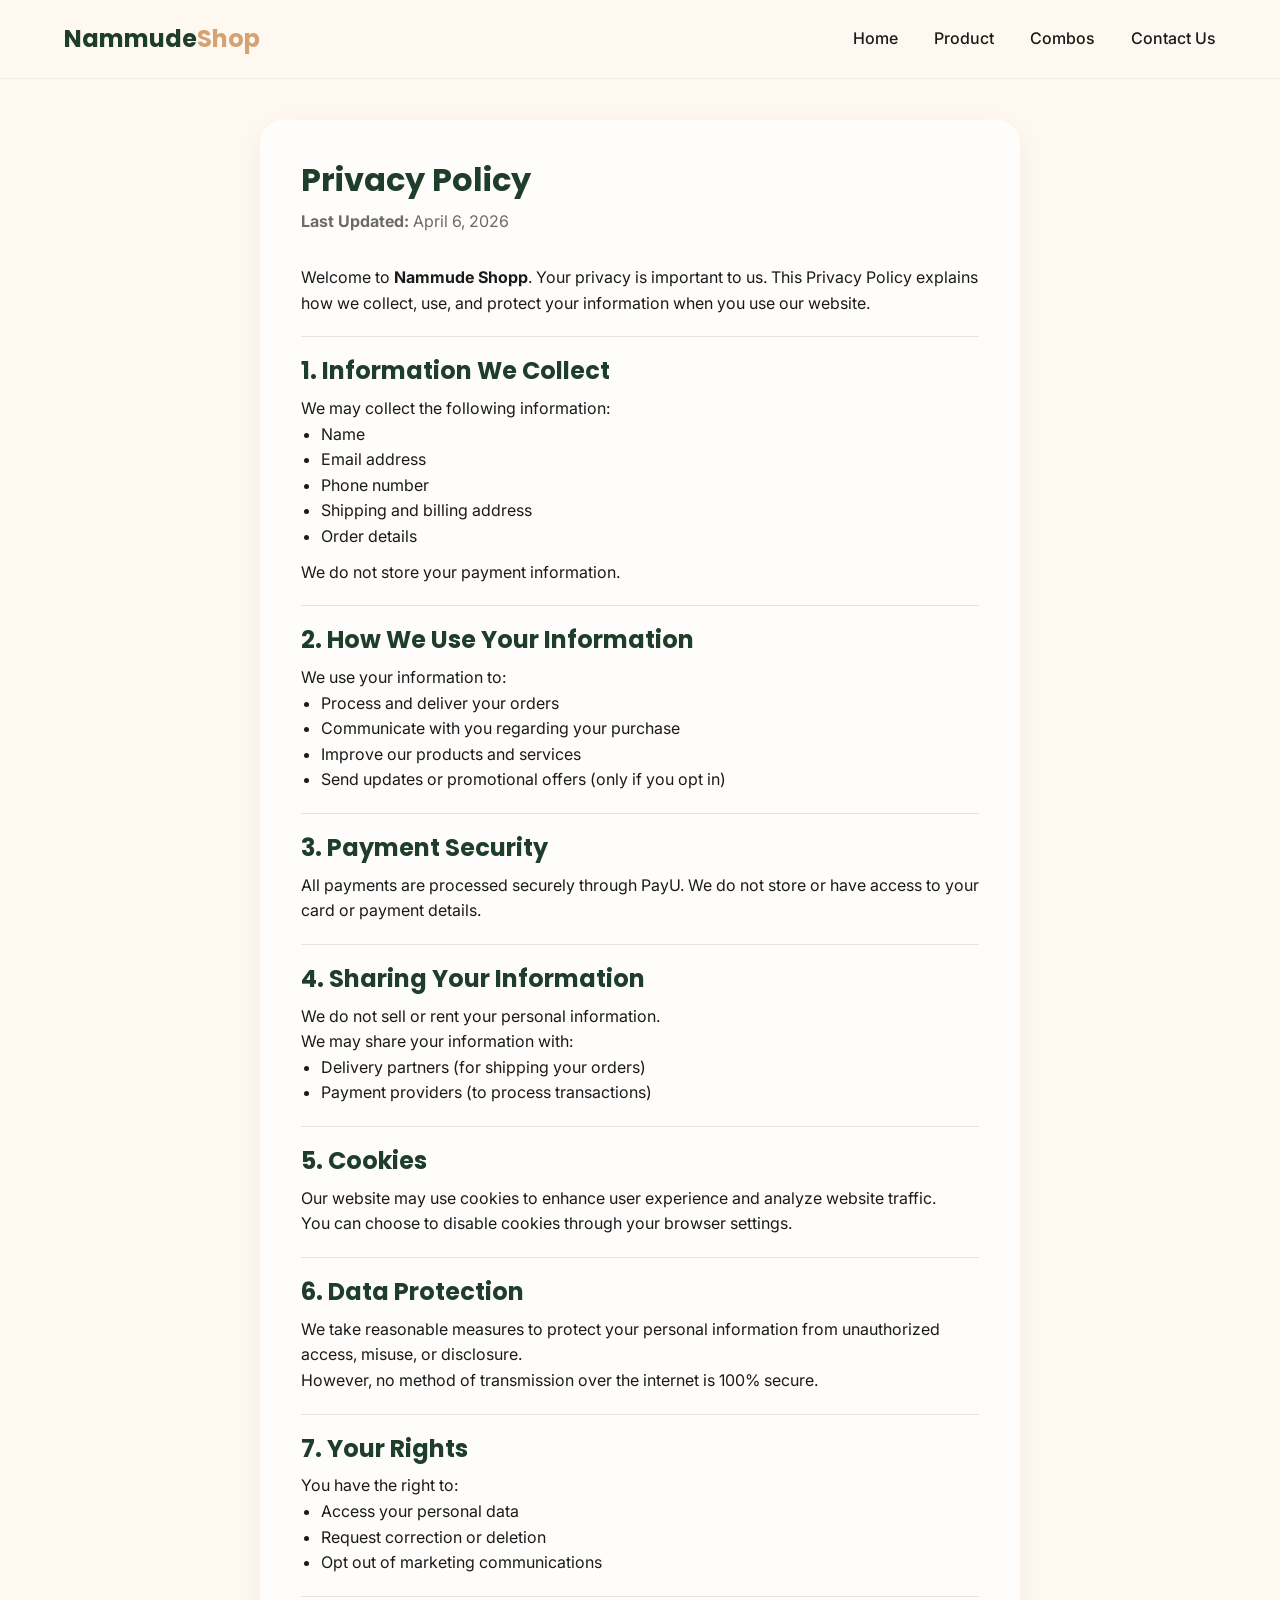
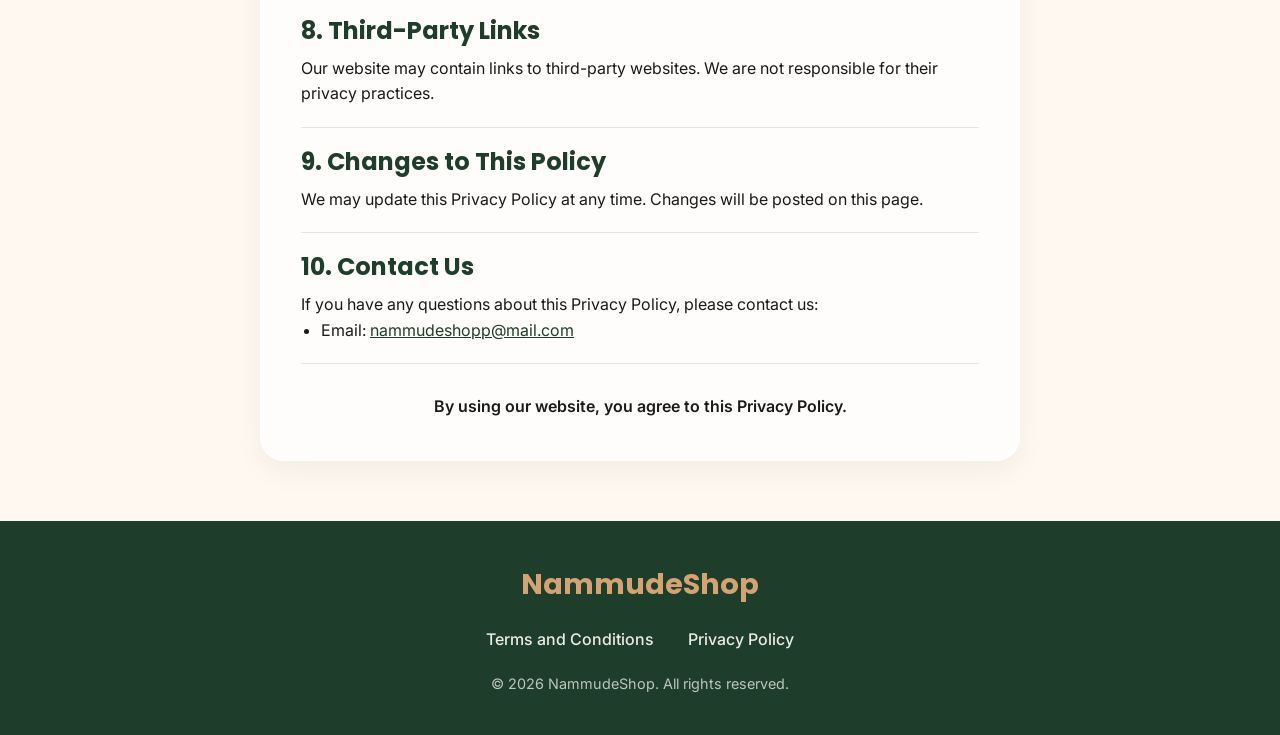
==== privacy.html @ 04b4c766 "Add Terms & Conditions, Privacy Policy, Free Delivery label, and Contact Form" ====
<!DOCTYPE html>
<html lang="en">
<head>
    <meta charset="UTF-8">
    <meta name="viewport" content="width=device-width, initial-scale=1.0">
    <title>Privacy Policy | NammudeShop</title>
    <link rel="preconnect" href="https://fonts.googleapis.com">
    <link rel="preconnect" href="https://fonts.gstatic.com" crossorigin>
    <link href="https://fonts.googleapis.com/css2?family=Inter:wght@400;500;600&family=Poppins:wght@600;700&display=swap" rel="stylesheet">
    <link rel="stylesheet" href="style.css">
</head>
<body style="background-color: var(--background);">
    <!-- Navbar -->
    <header class="navbar">
        <div class="logo"><a href="index.html">Nammude<span>Shop</span></a></div>
        <nav>
            <a href="index.html">Home</a>
            <a href="index.html#product">Product</a>
            <a href="index.html#pricing">Combos</a>
            <a href="index.html#contact">Contact Us</a>
        </nav>
    </header>

    <div class="container" style="padding-top: 120px; padding-bottom: 60px; max-width: 800px;">
        <div class="glass-panel" style="padding: 40px; text-align: left;">
            <h1 style="margin-bottom: 10px;">Privacy Policy</h1>
            <p style="color: var(--text-light); margin-bottom: 30px;"><strong>Last Updated:</strong> April 6, 2026</p>

            <p>Welcome to <strong>Nammude Shopp</strong>. Your privacy is important to us. This Privacy Policy explains how we collect, use, and protect your information when you use our website.</p>
            <hr style="margin: 20px 0; border: none; border-top: 1px solid rgba(0,0,0,0.1);">

            <h2 style="font-size: 1.5rem; margin-top: 20px; margin-bottom: 10px;">1. Information We Collect</h2>
            <p>We may collect the following information:</p>
            <ul style="margin-left: 20px; margin-bottom: 10px;">
                <li>Name</li>
                <li>Email address</li>
                <li>Phone number</li>
                <li>Shipping and billing address</li>
                <li>Order details</li>
            </ul>
            <p>We do not store your payment information.</p>
            <hr style="margin: 20px 0; border: none; border-top: 1px solid rgba(0,0,0,0.1);">

            <h2 style="font-size: 1.5rem; margin-top: 20px; margin-bottom: 10px;">2. How We Use Your Information</h2>
            <p>We use your information to:</p>
            <ul style="margin-left: 20px; margin-bottom: 10px;">
                <li>Process and deliver your orders</li>
                <li>Communicate with you regarding your purchase</li>
                <li>Improve our products and services</li>
                <li>Send updates or promotional offers (only if you opt in)</li>
            </ul>
            <hr style="margin: 20px 0; border: none; border-top: 1px solid rgba(0,0,0,0.1);">

            <h2 style="font-size: 1.5rem; margin-top: 20px; margin-bottom: 10px;">3. Payment Security</h2>
            <p>All payments are processed securely through PayU. We do not store or have access to your card or payment details.</p>
            <hr style="margin: 20px 0; border: none; border-top: 1px solid rgba(0,0,0,0.1);">

            <h2 style="font-size: 1.5rem; margin-top: 20px; margin-bottom: 10px;">4. Sharing Your Information</h2>
            <p>We do not sell or rent your personal information.</p>
            <p>We may share your information with:</p>
            <ul style="margin-left: 20px; margin-bottom: 10px;">
                <li>Delivery partners (for shipping your orders)</li>
                <li>Payment providers (to process transactions)</li>
            </ul>
            <hr style="margin: 20px 0; border: none; border-top: 1px solid rgba(0,0,0,0.1);">

            <h2 style="font-size: 1.5rem; margin-top: 20px; margin-bottom: 10px;">5. Cookies</h2>
            <p>Our website may use cookies to enhance user experience and analyze website traffic.</p>
            <p>You can choose to disable cookies through your browser settings.</p>
            <hr style="margin: 20px 0; border: none; border-top: 1px solid rgba(0,0,0,0.1);">

            <h2 style="font-size: 1.5rem; margin-top: 20px; margin-bottom: 10px;">6. Data Protection</h2>
            <p>We take reasonable measures to protect your personal information from unauthorized access, misuse, or disclosure.</p>
            <p>However, no method of transmission over the internet is 100% secure.</p>
            <hr style="margin: 20px 0; border: none; border-top: 1px solid rgba(0,0,0,0.1);">

            <h2 style="font-size: 1.5rem; margin-top: 20px; margin-bottom: 10px;">7. Your Rights</h2>
            <p>You have the right to:</p>
            <ul style="margin-left: 20px; margin-bottom: 10px;">
                <li>Access your personal data</li>
                <li>Request correction or deletion</li>
                <li>Opt out of marketing communications</li>
            </ul>
            <hr style="margin: 20px 0; border: none; border-top: 1px solid rgba(0,0,0,0.1);">

            <h2 style="font-size: 1.5rem; margin-top: 20px; margin-bottom: 10px;">8. Third-Party Links</h2>
            <p>Our website may contain links to third-party websites. We are not responsible for their privacy practices.</p>
            <hr style="margin: 20px 0; border: none; border-top: 1px solid rgba(0,0,0,0.1);">

            <h2 style="font-size: 1.5rem; margin-top: 20px; margin-bottom: 10px;">9. Changes to This Policy</h2>
            <p>We may update this Privacy Policy at any time. Changes will be posted on this page.</p>
            <hr style="margin: 20px 0; border: none; border-top: 1px solid rgba(0,0,0,0.1);">

            <h2 style="font-size: 1.5rem; margin-top: 20px; margin-bottom: 10px;">10. Contact Us</h2>
            <p>If you have any questions about this Privacy Policy, please contact us:</p>
            <ul style="margin-left: 20px; margin-bottom: 10px;">
                <li>Email: <a href="mailto:nammudeshopp@mail.com" style="color: var(--primary); text-decoration: underline;">nammudeshopp@mail.com</a></li>
            </ul>
            <hr style="margin: 20px 0; border: none; border-top: 1px solid rgba(0,0,0,0.1);">

            <p style="font-weight: 600; text-align: center; margin-top: 30px;">By using our website, you agree to this Privacy Policy.</p>
        </div>
    </div>

    <!-- Footer -->
    <footer style="background-color: var(--primary); color: var(--white); padding: 40px 0; text-align: center;">
        <div class="container footer-content">
            <div class="footer-brand" style="font-family: var(--font-heading); font-size: 1.8rem; font-weight: 700; margin-bottom: 10px; color: var(--accent);">NammudeShop</div>
            <div class="footer-links" style="margin: 20px 0;">
                <a href="terms.html" style="margin: 0 15px; color: rgba(255,255,255,0.9); font-weight: 500; transition: color 0.3s;" onmouseover="this.style.color='var(--accent)'" onmouseout="this.style.color='rgba(255,255,255,0.9)'">Terms and Conditions</a>
                <a href="privacy.html" style="margin: 0 15px; color: rgba(255,255,255,0.9); font-weight: 500; transition: color 0.3s;" onmouseover="this.style.color='var(--accent)'" onmouseout="this.style.color='rgba(255,255,255,0.9)'">Privacy Policy</a>
            </div>
            <p style="color: rgba(255,255,255,0.7); font-size: 0.9rem;">© 2026 NammudeShop. All rights reserved.</p>
        </div>
    </footer>
</body>
</html>
---- style.css ----
/* =========================================================================
   NAMMUDESHOP GLOBAL STYLES (Vanilla CSS)
   ========================================================================= */

:root {
    /* Color Palette */
    --primary: #1F3D2B; /* Deep Green */
    --primary-hover: #162E20;
    --background: #FFF8F0; /* Warm Cream */
    --accent: #D4A373; /* Soft Gold */
    --accent-hover: #C59362;
    --text-dark: #1A1A1A;
    --text-light: #6B6B6B;
    --white: #FFFFFF;
    
    /* UI Elements */
    --border-radius: 10px;
    --shadow-soft: 0 10px 30px rgba(0,0,0,0.05);
    --shadow-hover: 0 15px 40px rgba(0,0,0,0.1);
    --glass-bg: rgba(255, 255, 255, 0.7);
    --glass-border: rgba(255, 255, 255, 0.4);
    
    /* Typography */
    --font-heading: 'Poppins', sans-serif;
    --font-body: 'Inter', sans-serif;
}

/* ================== BASIC RESET ================== */
* {
    margin: 0;
    padding: 0;
    box-sizing: border-box;
}

html {
    scroll-behavior: smooth;
    font-size: 16px;
}

body {
    font-family: var(--font-body);
    background-color: var(--background);
    color: var(--text-dark);
    line-height: 1.6;
    overflow-x: hidden;
}

h1, h2, h3, h4, h5, h6 {
    font-family: var(--font-heading);
    font-weight: 700;
    line-height: 1.2;
    color: var(--primary);
}

a {
    text-decoration: none;
    color: inherit;
}

.container {
    width: 100%;
    max-width: 1400px;
    margin: 0 auto;
    padding: 0 20px;
}

/* ================== ANIMATIONS ================== */
@keyframes fadeInUp {
    from {
        opacity: 0;
        transform: translateY(30px);
    }
    to {
        opacity: 1;
        transform: translateY(0);
    }
}

@keyframes pulseEffect {
    0% { transform: scale(1); }
    50% { transform: scale(1.05); }
    100% { transform: scale(1); }
}

.fade-in-up {
    animation: fadeInUp 0.8s ease forwards;
    opacity: 0;
}

.delay-1 { animation-delay: 0.2s; }
.delay-2 { animation-delay: 0.4s; }
.delay-3 { animation-delay: 0.6s; }

/* ================== NAVBAR ================== */
.navbar {
    position: fixed;
    top: 0;
    left: 0;
    width: 100%;
    display: flex;
    justify-content: space-between;
    align-items: center;
    padding: 20px 5%;
    z-index: 1000;
    background: rgba(255, 248, 240, 0.9);
    backdrop-filter: blur(10px);
    border-bottom: 1px solid rgba(0,0,0,0.05);
    transition: all 0.3s ease;
}

.navbar .logo {
    font-family: var(--font-heading);
    font-size: 1.5rem;
    font-weight: 700;
    color: var(--primary);
    cursor: pointer;
}

.navbar .logo span {
    color: var(--accent);
}

.navbar nav a {
    margin-left: 2rem;
    font-weight: 500;
    font-size: 1rem;
    transition: color 0.3s ease;
}

.navbar nav a:hover {
    color: var(--accent);
}

/* ================== SEQUENCE ANIMATION SECTION ================== */
#features-sequence {
    position: relative;
    height: 400vh; /* creates scrolling space for 4 scroll phases */
    background-color: var(--background);
    margin-top: 70px; /* offset for navbar to not cover it immediately */
}

.sequence-sticky {
    position: sticky;
    top: 70px; /* Offset for navbar */
    height: calc(100vh - 70px); /* Fit within screen excluding navbar */
    width: 100%;
    overflow: hidden;
    display: flex;
    justify-content: center;
    align-items: center;
}

#sequence-canvas {
    width: 100%;
    height: 100%;
    max-width: 100%;
    max-height: 100%;
    object-fit: cover; /* ensures the animation fills the entire block without side spaces */
    pointer-events: none; /* text on top can be selected */
}



/* ================== HERO SECTION ================== */
.hero {
    position: relative;
    height: 100vh;
    min-height: 600px;
    background-size: cover;
    background-position: center;
    background-attachment: fixed;
    display: flex;
    align-items: center;
    justify-content: center;
    text-align: center;
    padding-top: 80px; /* Offset for navbar */
}

.hero-overlay {
    position: absolute;
    top: 0;
    left: 0;
    width: 100%;
    height: 100%;
    background: linear-gradient(to bottom, rgba(255,248,240,0.6) 0%, rgba(255,248,240,0.9) 100%);
    z-index: 1;
}

.hero-content {
    position: relative;
    z-index: 2;
    max-width: 800px;
    padding: 0 20px;
}

.badge {
    display: inline-block;
    padding: 6px 16px;
    background-color: var(--accent);
    color: var(--white);
    border-radius: 50px;
    font-size: 0.9rem;
    font-weight: 600;
    margin-bottom: 20px;
    letter-spacing: 1px;
    text-transform: uppercase;
}

.hero h1 {
    font-size: 4rem;
    margin-bottom: 15px;
    color: var(--primary);
    text-shadow: 0 4px 15px rgba(255,255,255,0.7);
}

.hero p {
    font-size: 1.5rem;
    color: var(--text-dark);
    margin-bottom: 40px;
    font-weight: 500;
}

.trust-text {
    margin-top: 15px !important;
    font-size: 0.95rem !important;
    color: var(--text-light) !important;
    font-weight: 500 !important;
}

/* BUTTONS */
.btn {
    display: inline-block;
    padding: 14px 32px;
    border-radius: var(--border-radius);
    font-weight: 600;
    font-size: 1.1rem;
    text-align: center;
    cursor: pointer;
    border: none;
    transition: all 0.3s ease;
    box-shadow: 0 4px 15px rgba(0,0,0,0.1);
    font-family: var(--font-body);
}

.btn-primary {
    background-color: var(--primary);
    color: var(--white);
}

.btn-primary:hover {
    background-color: var(--primary-hover);
    transform: translateY(-3px);
    box-shadow: 0 8px 25px rgba(31, 61, 43, 0.4);
}

.btn-secondary {
    background-color: var(--accent);
    color: var(--white);
}

.btn-secondary:hover {
    background-color: var(--accent-hover);
    transform: translateY(-3px);
    box-shadow: 0 8px 25px rgba(212, 163, 115, 0.4);
}

.btn-large {
    padding: 16px 40px;
    font-size: 1.2rem;
}

/* ================== PRODUCT HIGHLIGHT ================== */
.product-highlight {
    padding: 100px 0;
    background-color: var(--background);
}

.glass-panel {
    background: var(--glass-bg);
    border: 1px solid var(--glass-border);
    border-radius: 24px;
    padding: 60px;
    box-shadow: var(--shadow-soft);
    backdrop-filter: blur(20px);
}

.product-split {
    display: flex;
    align-items: center;
    gap: 60px;
}

.product-image-wrapper {
    flex: 1;
    text-align: center;
}

.main-product-img {
    width: 100%;
    max-width: 450px;
    border-radius: 20px;
    box-shadow: var(--shadow-soft);
    object-fit: cover;
    transition: transform 0.4s ease;
}

.main-product-img:hover {
    transform: scale(1.02);
}

.color-options {
    margin-top: 25px;
    display: flex;
    align-items: center;
    justify-content: center;
    gap: 15px;
}

.color-dot {
    width: 24px;
    height: 24px;
    border-radius: 50%;
    display: inline-block;
    cursor: pointer;
    border: 2px solid transparent;
    transition: all 0.3s ease;
}

.color-dot.green { background-color: #556B2F; }
.color-dot.pink { background-color: #FFB6C1; }
.color-dot.active {
    transform: scale(1.2);
    border: 2px solid var(--primary);
    padding: 2px;
    background-clip: content-box;
}

.color-label {
    font-size: 0.95rem;
    color: var(--text-light);
    font-weight: 500;
}

.product-info {
    flex: 1;
}

.section-title {
    font-size: 2.5rem;
    margin-bottom: 20px;
}

.description {
    font-size: 1.15rem;
    color: var(--text-light);
    margin-bottom: 30px;
}

.features-list {
    list-style: none;
    margin-bottom: 40px;
}

.features-list li {
    font-size: 1.1rem;
    margin-bottom: 12px;
    display: flex;
    align-items: center;
    font-weight: 500;
}

.check {
    color: var(--accent);
    font-weight: bold;
    margin-right: 10px;
    font-size: 1.2rem;
}

/* ================== PRICING SECTION ================== */
.pricing {
    padding: 100px 0;
    background-color: var(--white);
}

.section-header {
    text-align: center;
    margin-bottom: 60px;
}

.section-header h2 {
    font-size: 2.8rem;
    margin-bottom: 15px;
}

.section-header p {
    font-size: 1.2rem;
    color: var(--text-light);
}

.pricing-grid {
    display: grid;
    grid-template-columns: repeat(4, 1fr);
    gap: 20px;
    align-items: stretch;
}

.pricing-card {
    background: var(--background);
    border-radius: var(--border-radius);
    padding: 40px 30px;
    text-align: center;
    position: relative;
    box-shadow: var(--shadow-soft);
    transition: all 0.4s ease;
    display: flex;
    flex-direction: column;
    justify-content: space-between;
    border: 1px solid rgba(0,0,0,0.03);
}

.pricing-card:hover {
    transform: translateY(-10px);
    box-shadow: var(--shadow-hover);
}

.card-img {
    width: 100%;
    height: 220px;
    object-fit: cover;
    border-radius: 8px;
    margin-bottom: 25px;
    transition: transform 0.4s ease;
}

.combo-img {
    height: 180px;
}

.pricing-card:hover .card-img {
    transform: scale(1.05);
}

.card-title {
    font-size: 1.4rem;
    margin-bottom: 10px;
    text-transform: uppercase;
    letter-spacing: 1px;
}

.price {
    font-size: 2.5rem;
    font-weight: 700;
    font-family: var(--font-heading);
    color: var(--primary);
    margin-bottom: 25px;
}

.old-price {
    font-size: 1.3rem;
    color: var(--text-light);
    text-decoration: line-through;
    margin-right: 10px;
    display: inline-block;
}

.new-price {
    color: var(--text-dark);
}

.card-desc {
    font-size: 0.95rem;
    color: var(--text-light);
    margin-bottom: 30px;
    line-height: 1.5;
}

.card-badge {
    position: absolute;
    top: -15px;
    left: 50%;
    transform: translateX(-50%);
    background: var(--primary);
    color: var(--white);
    padding: 6px 20px;
    border-radius: 20px;
    font-weight: 600;
    font-size: 0.85rem;
    white-space: nowrap;
    box-shadow: 0 4px 10px rgba(0,0,0,0.15);
    z-index: 2;
}

.card-badge.secondary {
    background: #8FA396;
}

.card-badge.fire {
    background: #E63946;
}

.promo-card {
    border: 2px solid var(--primary);
    background: var(--white);
}

.most-popular {
    border: 2px solid var(--accent);
    transform: scale(1.03);
    z-index: 1;
}

.most-popular:hover {
    transform: scale(1.03) translateY(-10px);
}

.buy-btn {
    width: 100%;
}

.pop-pulse {
    animation: pulseEffect 2s infinite;
}

/* ================== FOOTER ================== */
footer {
    background-color: var(--primary);
    color: var(--white);
    padding: 40px 0;
    text-align: center;
}

.footer-brand {
    font-family: var(--font-heading);
    font-size: 1.8rem;
    font-weight: 700;
    margin-bottom: 10px;
    color: var(--accent);
}

footer p {
    color: rgba(255,255,255,0.7);
    font-size: 0.9rem;
}

/* ================== RESPONSIVE DESIGN ================== */
@media (max-width: 992px) {
    .product-split {
        flex-direction: column;
        gap: 40px;
    }
    
    .hero h1 {
        font-size: 3.2rem;
    }
    
    .pricing-grid {
        grid-template-columns: repeat(2, 1fr);
    }
}

@media (max-width: 768px) {
    .hero h1 {
        font-size: 2.5rem;
    }
    
    .hero p {
        font-size: 1.2rem;
    }
    
    .glass-panel {
        padding: 30px 20px;
    }
    
    .pricing-grid {
        grid-template-columns: 1fr;
    }
    
    .most-popular {
        transform: scale(1);
    }

    .most-popular:hover {
        transform: translateY(-10px);
    }
    
    .navbar {
        padding: 15px 5%;
    }
    
    .navbar nav {
        display: none; /* simple burger menu omission for minimal design, would add JS toggle normally */
    }
}
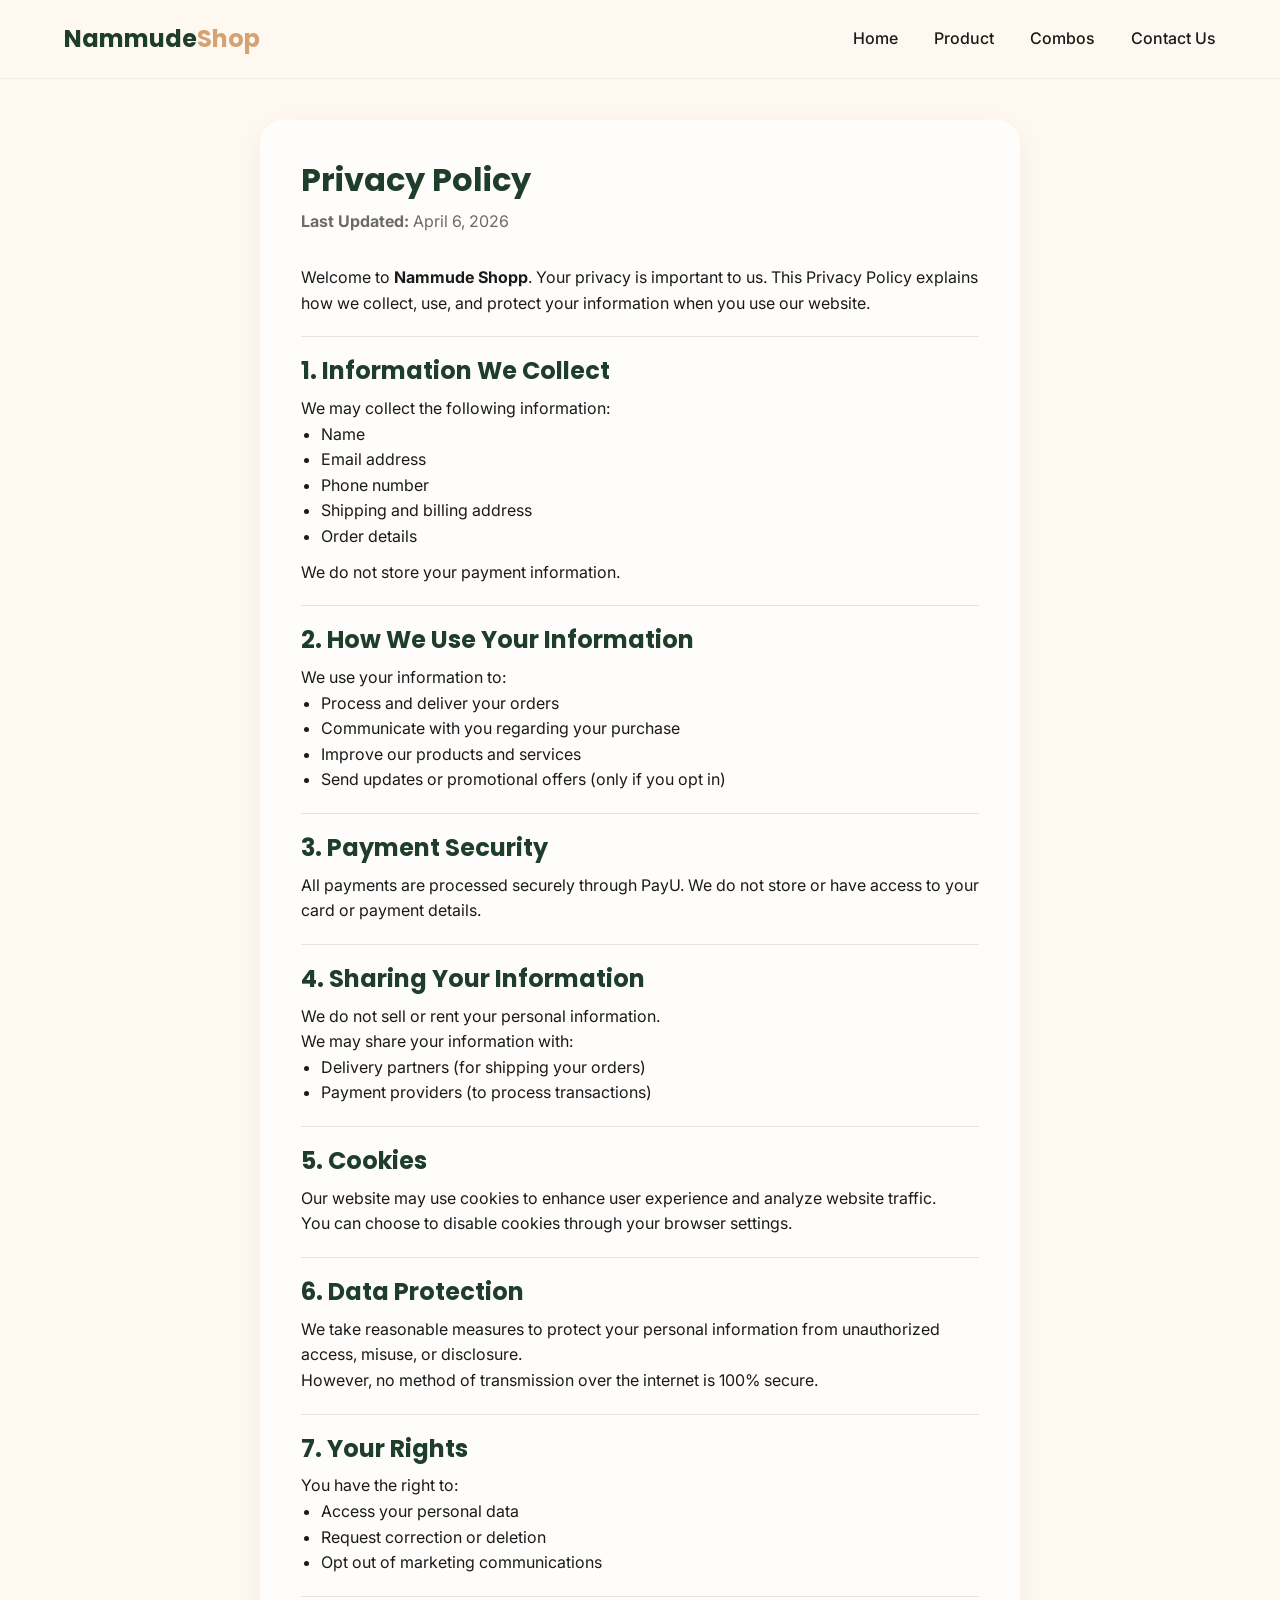
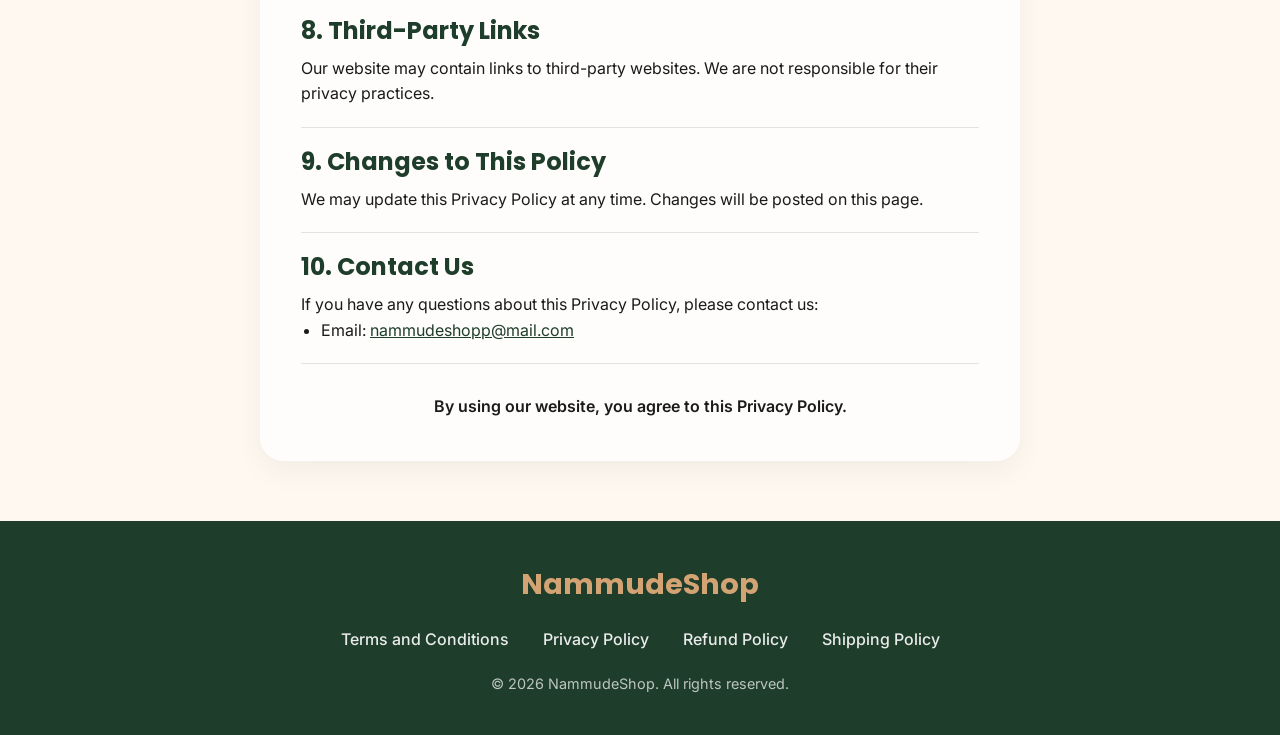
==== commit c76a910d: "Merge pull request #3 from nammudeshopp/codex/review-cta-placement [codex] Improve mobile responsive" ====
--- a/privacy.html
+++ b/privacy.html
@@ -109,6 +109,8 @@
             <div class="footer-links" style="margin: 20px 0;">
                 <a href="terms.html" style="margin: 0 15px; color: rgba(255,255,255,0.9); font-weight: 500; transition: color 0.3s;" onmouseover="this.style.color='var(--accent)'" onmouseout="this.style.color='rgba(255,255,255,0.9)'">Terms and Conditions</a>
                 <a href="privacy.html" style="margin: 0 15px; color: rgba(255,255,255,0.9); font-weight: 500; transition: color 0.3s;" onmouseover="this.style.color='var(--accent)'" onmouseout="this.style.color='rgba(255,255,255,0.9)'">Privacy Policy</a>
+                <a href="refund.html" style="margin: 0 15px; color: rgba(255,255,255,0.9); font-weight: 500; transition: color 0.3s;" onmouseover="this.style.color='var(--accent)'" onmouseout="this.style.color='rgba(255,255,255,0.9)'">Refund Policy</a>
+                <a href="shipping.html" style="margin: 0 15px; color: rgba(255,255,255,0.9); font-weight: 500; transition: color 0.3s;" onmouseover="this.style.color='var(--accent)'" onmouseout="this.style.color='rgba(255,255,255,0.9)'">Shipping Policy</a>
             </div>
             <p style="color: rgba(255,255,255,0.7); font-size: 0.9rem;">© 2026 NammudeShop. All rights reserved.</p>
         </div>
--- a/style.css
+++ b/style.css
@@ -35,6 +35,8 @@
 html {
     scroll-behavior: smooth;
     font-size: 16px;
+    overflow-x: hidden;
+    width: 100%;
 }
 
 body {
@@ -45,6 +47,10 @@
     overflow-x: hidden;
 }
 
+section {
+    overflow-x: hidden;
+}
+
 h1, h2, h3, h4, h5, h6 {
     font-family: var(--font-heading);
     font-weight: 700;
@@ -55,6 +61,12 @@
 a {
     text-decoration: none;
     color: inherit;
+}
+
+img {
+    max-width: 100%;
+    height: auto;
+    display: block;
 }
 
 .container {
@@ -120,23 +132,62 @@
     color: var(--accent);
 }
 
+.navbar .nav-links {
+    display: flex;
+    align-items: center;
+}
+
 .navbar nav a {
     margin-left: 2rem;
     font-weight: 500;
     font-size: 1rem;
     transition: color 0.3s ease;
+    padding: 10px 0;
 }
 
 .navbar nav a:hover {
     color: var(--accent);
+}
+
+.burger {
+    display: none;
+    flex-direction: column;
+    gap: 6px;
+    background: var(--white);
+    border: 1px solid rgba(0,0,0,0.1);
+    border-radius: 10px;
+    padding: 10px 12px;
+    cursor: pointer;
+    box-shadow: 0 6px 18px rgba(0,0,0,0.06);
+}
+
+.burger span {
+    display: block;
+    width: 22px;
+    height: 2px;
+    background: var(--primary);
+    transition: all 0.3s ease;
+}
+
+.burger.open span:nth-child(1) {
+    transform: translateY(7px) rotate(45deg);
+}
+
+.burger.open span:nth-child(2) {
+    opacity: 0;
+}
+
+.burger.open span:nth-child(3) {
+    transform: translateY(-7px) rotate(-45deg);
 }
 
 /* ================== SEQUENCE ANIMATION SECTION ================== */
 #features-sequence {
     position: relative;
-    height: 400vh; /* creates scrolling space for 4 scroll phases */
+    height: 240vh; /* creates scrolling space for scroll phases without excessive blank area */
     background-color: var(--background);
     margin-top: 70px; /* offset for navbar to not cover it immediately */
+    overflow: hidden;
 }
 
 .sequence-sticky {
@@ -240,6 +291,7 @@
     transition: all 0.3s ease;
     box-shadow: 0 4px 15px rgba(0,0,0,0.1);
     font-family: var(--font-body);
+    min-height: 44px;
 }
 
 .btn-primary {
@@ -521,6 +573,44 @@
     animation: pulseEffect 2s infinite;
 }
 
+/* ================== REVIEW CTA ================== */
+.review-cta {
+    padding: 90px 0;
+    background-color: var(--background);
+}
+
+.review-card {
+    text-align: center;
+    padding: 50px 40px;
+    border-radius: 24px;
+    background: linear-gradient(135deg, rgba(255,255,255,0.85) 0%, rgba(255,248,240,0.92) 100%);
+    box-shadow: var(--shadow-soft);
+    max-width: 780px;
+    margin: 0 auto;
+}
+
+.review-card h3 {
+    font-size: 2rem;
+    margin-bottom: 12px;
+    color: var(--primary);
+}
+
+.review-card p {
+    color: var(--text-light);
+    font-size: 1.05rem;
+    margin-bottom: 24px;
+}
+
+.review-btn {
+    min-width: 220px;
+    letter-spacing: 0.3px;
+    box-shadow: 0 10px 24px rgba(31, 61, 43, 0.18);
+}
+
+.review-btn:hover {
+    box-shadow: 0 14px 30px rgba(31, 61, 43, 0.28);
+}
+
 /* ================== FOOTER ================== */
 footer {
     background-color: var(--primary);
@@ -556,9 +646,52 @@
     .pricing-grid {
         grid-template-columns: repeat(2, 1fr);
     }
+
+    #features-sequence {
+        height: 180vh;
+    }
 }
 
 @media (max-width: 768px) {
+    #features-sequence {
+        height: 150vh;
+    }
+
+    .navbar {
+        padding: 15px 5%;
+    }
+
+    .navbar .nav-links {
+        position: absolute;
+        top: 70px;
+        right: 5%;
+        background: var(--white);
+        flex-direction: column;
+        width: 70vw;
+        max-width: 280px;
+        padding: 14px;
+        border-radius: 14px;
+        box-shadow: 0 16px 40px rgba(0,0,0,0.12);
+        border: 1px solid rgba(0,0,0,0.05);
+        display: none;
+        z-index: 999;
+    }
+
+    .navbar .nav-links.open {
+        display: flex;
+    }
+
+    .navbar nav a {
+        margin-left: 0;
+        padding: 12px 10px;
+        width: 100%;
+        text-align: left;
+    }
+
+    .burger {
+        display: flex;
+    }
+
     .hero h1 {
         font-size: 2.5rem;
     }
@@ -582,12 +715,88 @@
     .most-popular:hover {
         transform: translateY(-10px);
     }
-    
-    .navbar {
-        padding: 15px 5%;
-    }
-    
-    .navbar nav {
-        display: none; /* simple burger menu omission for minimal design, would add JS toggle normally */
-    }
-}
+
+    .review-cta {
+        padding: 70px 0;
+    }
+
+    .review-card {
+        padding: 40px 24px;
+    }
+
+    .review-card h3 {
+        font-size: 1.7rem;
+    }
+
+    .review-btn {
+        width: 100%;
+    }
+}
+
+@media (max-width: 540px) {
+    #features-sequence {
+        height: 130vh;
+    }
+
+    .hero {
+        padding: 90px 0 70px;
+        background-position: center center;
+        background-attachment: scroll;
+    }
+
+    .hero h1 {
+        font-size: 2.1rem;
+        line-height: 1.2;
+    }
+
+    .hero p {
+        font-size: 1.05rem;
+    }
+
+    .pricing {
+        padding: 70px 0;
+    }
+
+    .product-highlight {
+        padding: 70px 0;
+    }
+
+    .review-cta {
+        padding: 60px 0;
+    }
+
+    .btn {
+        width: 100%;
+    }
+}
+@media (max-width: 540px) {
+    .hero {
+        padding: 90px 0 70px;
+        background-position: center center;
+    }
+
+    .hero h1 {
+        font-size: 2.1rem;
+        line-height: 1.2;
+    }
+
+    .hero p {
+        font-size: 1.05rem;
+    }
+
+    .pricing {
+        padding: 70px 0;
+    }
+
+    .product-highlight {
+        padding: 70px 0;
+    }
+
+    .review-cta {
+        padding: 60px 0;
+    }
+
+    .btn {
+        width: 100%;
+    }
+}
